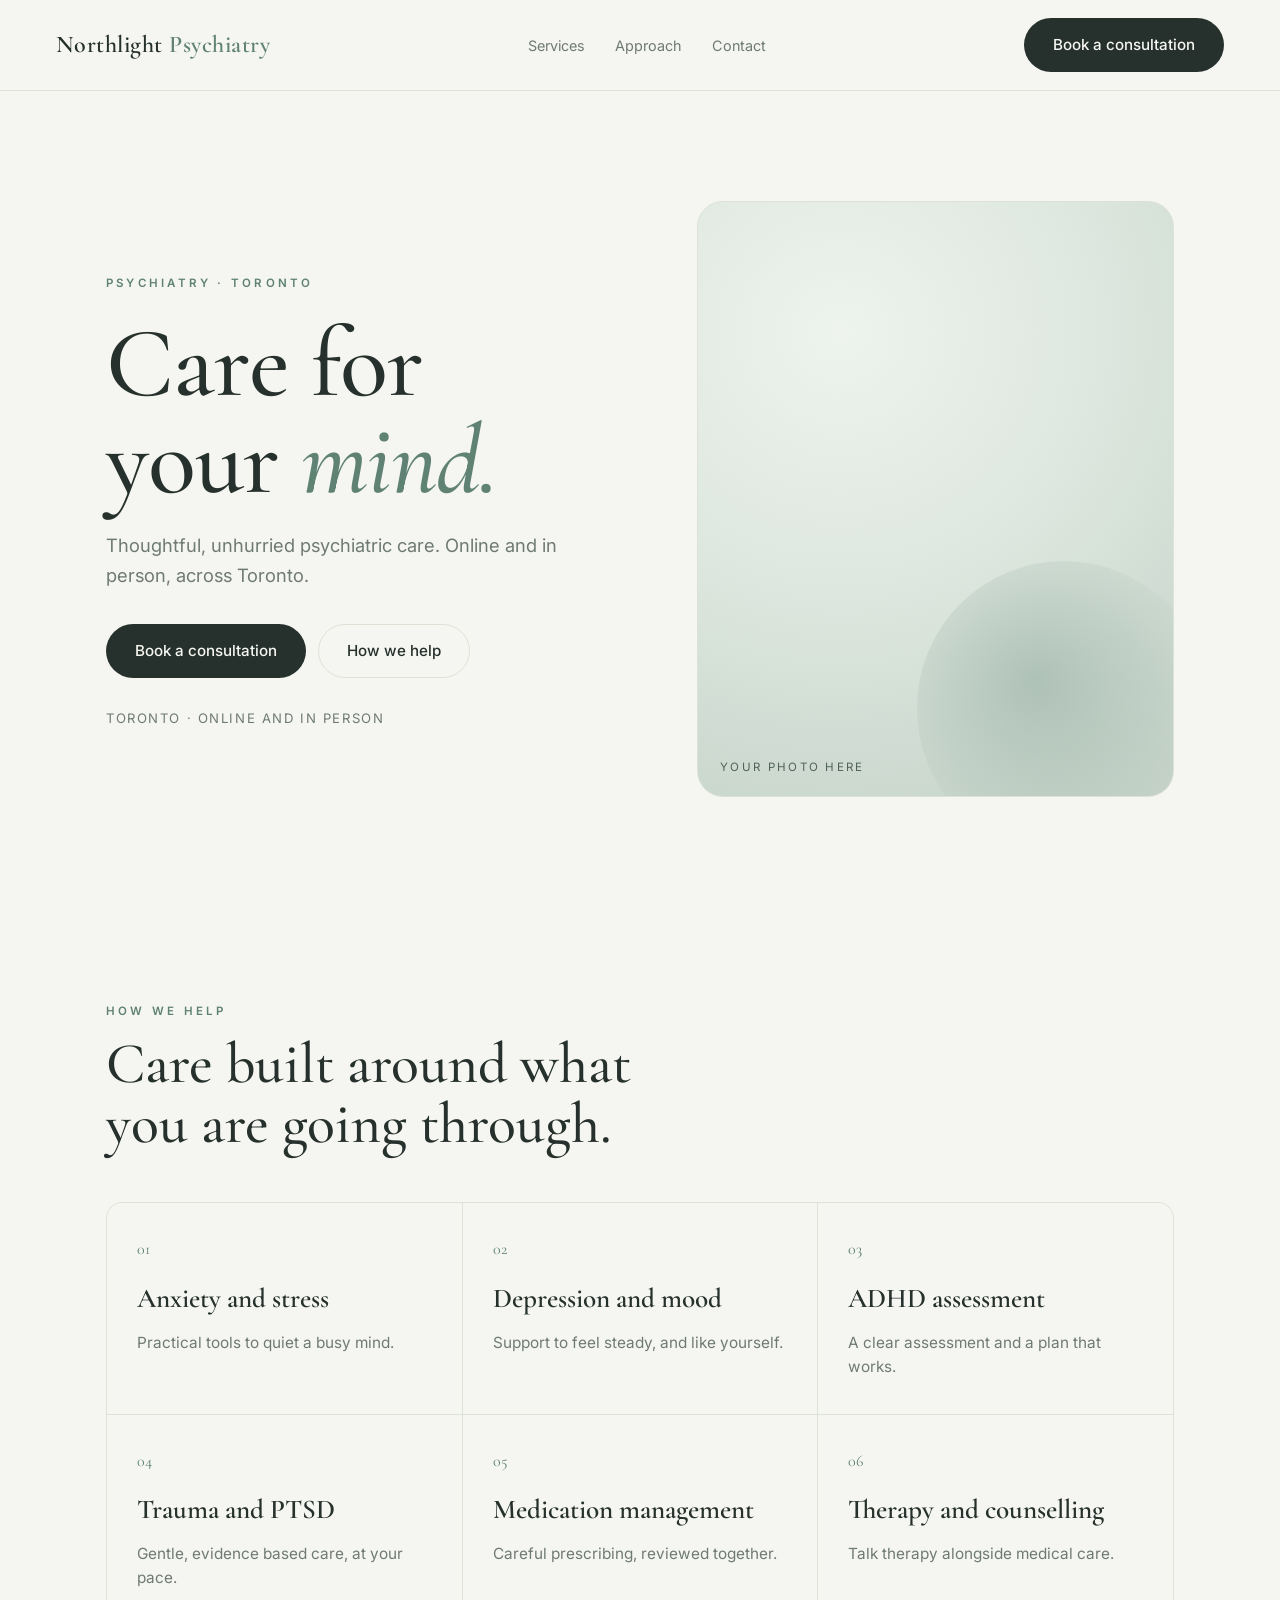
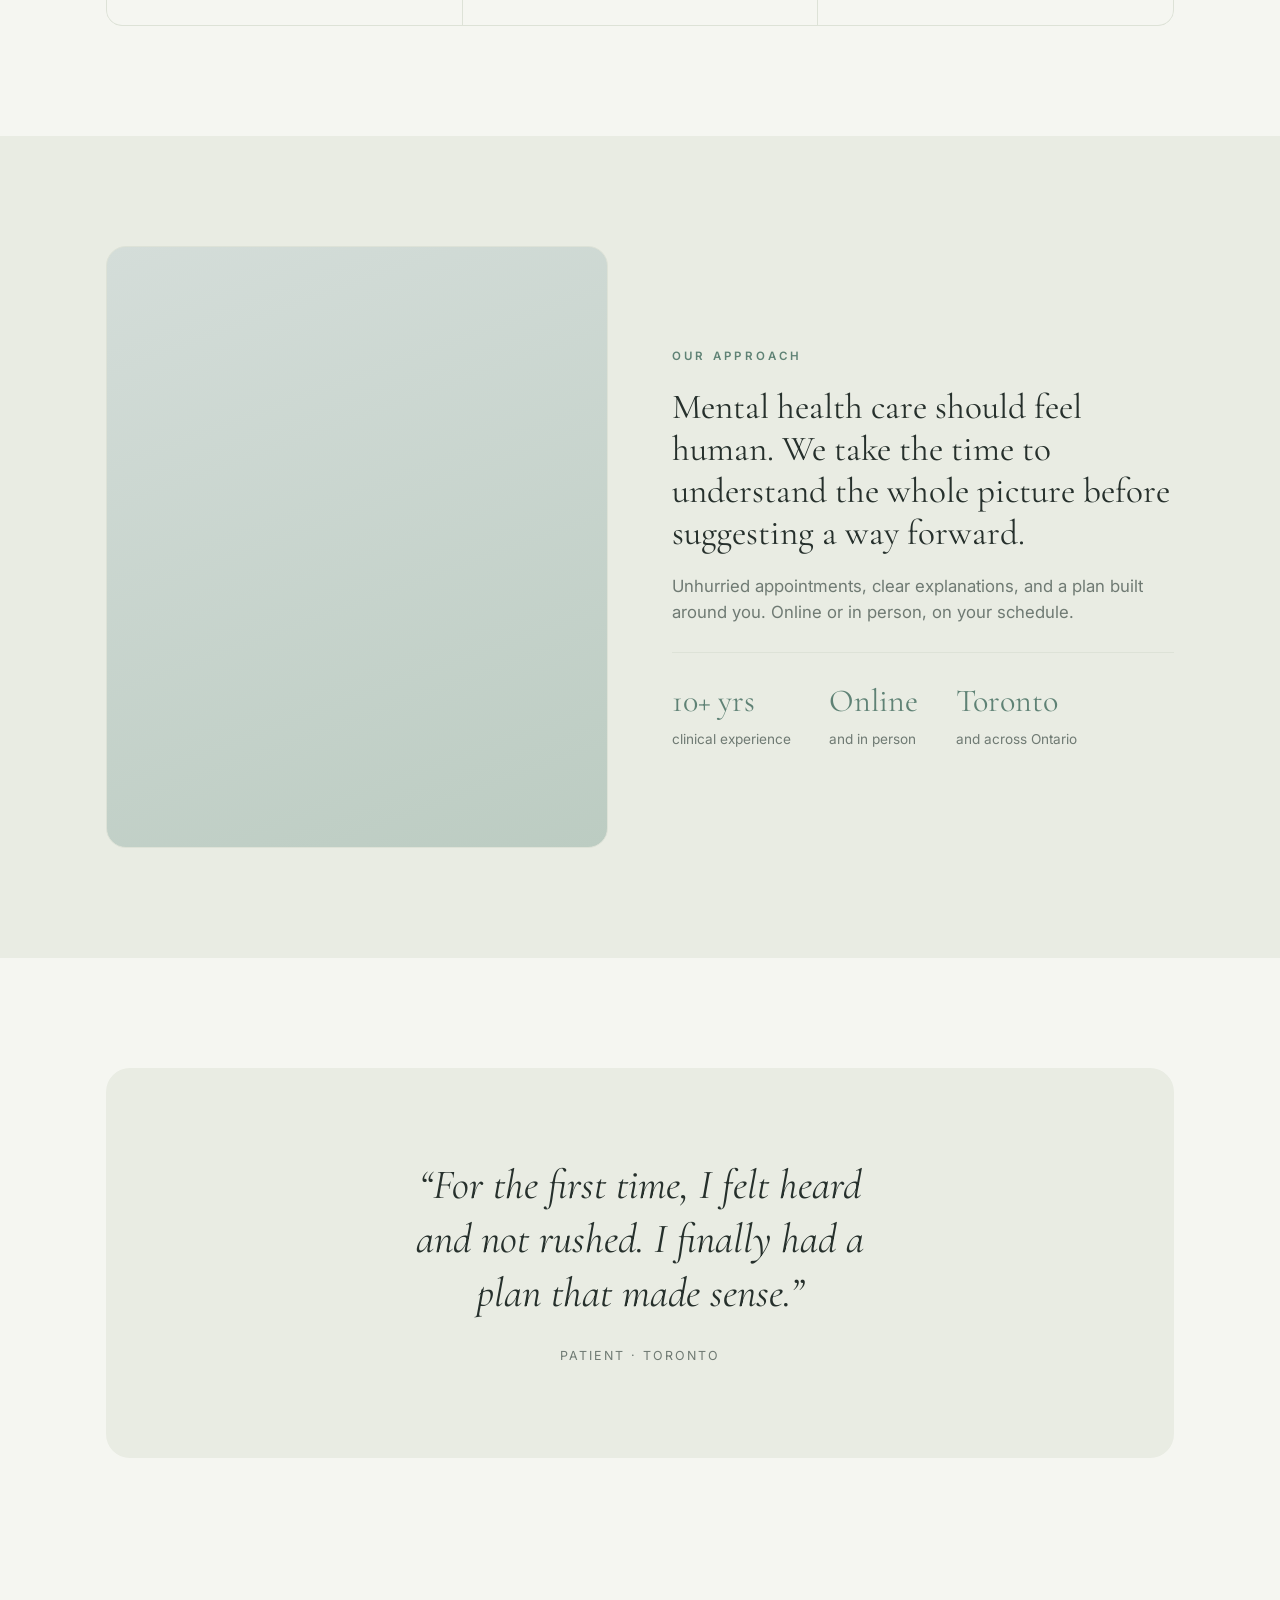
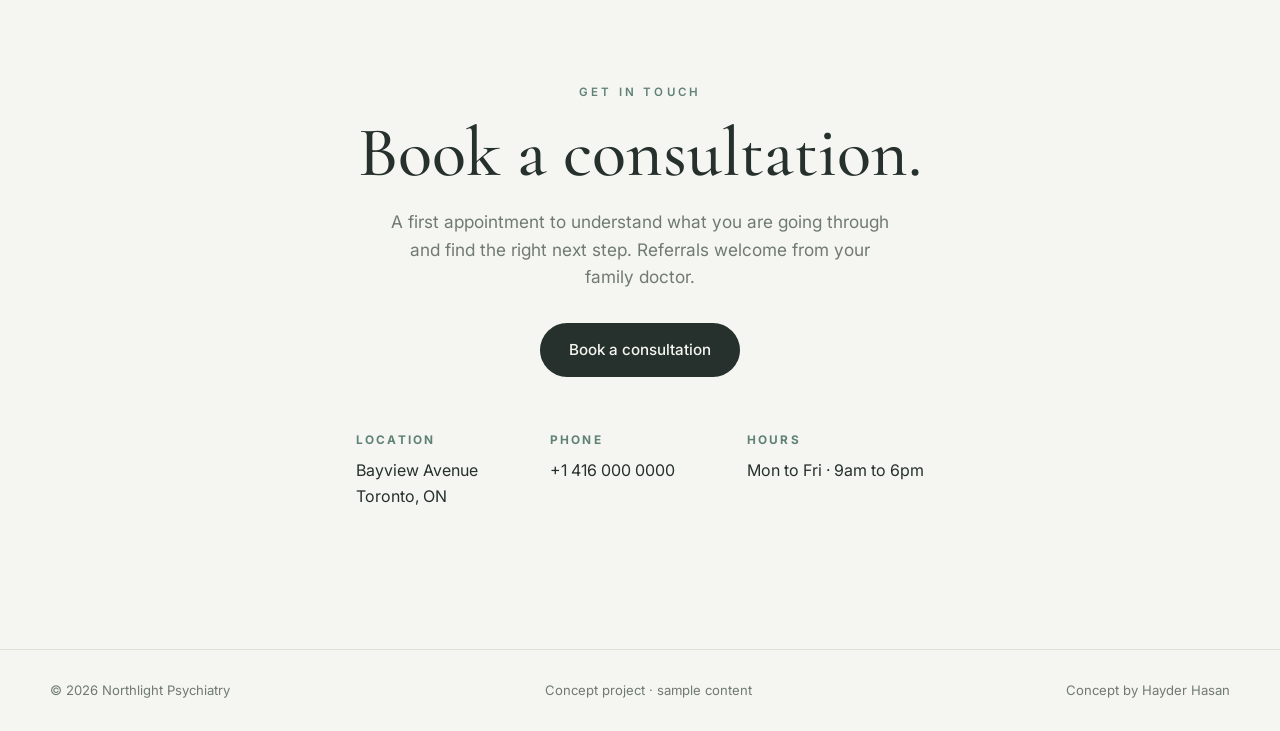
==== work/psychiatry/index.html @ 8bdfe70f "Portfolio: dark editorial site with featured psychiatry concept Static no-build portfolio (HTML/CSS/" ====
<!DOCTYPE html>
<html lang="en">
<head>
  <meta charset="UTF-8" />
  <meta name="viewport" content="width=device-width, initial-scale=1.0" />
  <title>Northlight Psychiatry · Toronto</title>
  <meta name="description" content="Northlight Psychiatry. Thoughtful, unhurried psychiatric care, online and in person across Toronto. Concept site by Hayder Hasan." />
  <link rel="icon" href="data:image/svg+xml,<svg xmlns='http://www.w3.org/2000/svg' viewBox='0 0 100 100'><rect width='100' height='100' fill='%23f4f5f1'/><text x='50' y='70' font-size='56' font-family='Georgia,serif' fill='%236f8c7f' text-anchor='middle'>N</text></svg>" />
  <link rel="preconnect" href="https://fonts.googleapis.com" />
  <link rel="preconnect" href="https://fonts.gstatic.com" crossorigin />
  <link href="https://fonts.googleapis.com/css2?family=Cormorant+Garamond:wght@400;500;600;700&family=Inter:wght@400;500;600&display=swap" rel="stylesheet" />
  <style>
    :root{
      --paper:#f5f6f1; --ivory:#e9ece3; --ink:#26302c; --muted:#6f7a73;
      --line:#dde2d7; --calm:#dde7df; --sky:#d4ddd9; --accent:#5f8275;
      --ease:cubic-bezier(.22,1,.36,1);
    }
    *{margin:0;padding:0;box-sizing:border-box;min-width:0}
    html{scroll-behavior:smooth;-webkit-font-smoothing:antialiased;overflow-x:hidden;-webkit-text-size-adjust:100%;text-size-adjust:100%;-webkit-tap-highlight-color:transparent}
    body{background:var(--paper);color:var(--ink);font-family:"Inter",system-ui,sans-serif;line-height:1.6;overflow-x:hidden}
    a{color:inherit;text-decoration:none}
    ::selection{background:var(--accent);color:#fff}
    .wrap{max-width:1180px;margin:0 auto;padding:0 clamp(20px,5vw,56px)}
    .label{font-size:.72rem;letter-spacing:.28em;text-transform:uppercase;color:var(--accent);font-weight:600}
    .serif{font-family:"Cormorant Garamond",Georgia,serif}
    .btn{display:inline-flex;align-items:center;gap:8px;padding:14px 28px;border-radius:100px;font-weight:500;font-size:.95rem;transition:transform .35s var(--ease),background .3s,color .3s,border-color .3s;border:1px solid transparent}
    .btn--solid{background:var(--ink);color:var(--paper)}
    .btn--solid:hover{background:var(--accent)}
    .btn--ghost{border-color:var(--line);color:var(--ink)}
    .btn--ghost:hover{border-color:var(--accent);color:var(--accent)}

    /* nav */
    .nav{position:sticky;top:0;z-index:50;background:rgba(245,246,241,.84);-webkit-backdrop-filter:blur(10px);backdrop-filter:blur(10px);border-bottom:1px solid var(--line)}
    .nav__in{display:flex;align-items:center;justify-content:space-between;gap:14px;padding:18px clamp(20px,5vw,56px)}
    .brand{font-family:"Cormorant Garamond",serif;font-size:1.5rem;font-weight:600;letter-spacing:.02em;min-width:0;white-space:nowrap;overflow:hidden;text-overflow:ellipsis}
    .brand b{color:var(--accent);font-weight:600}
    .nav__links{display:flex;gap:30px;font-size:.9rem;color:var(--muted)}
    .nav__links a{transition:color .25s}
    .nav__links a:hover{color:var(--ink)}
    .nav__cta{display:inline-flex;flex:0 0 auto;white-space:nowrap}
    @media(max-width:780px){.nav__links{display:none}}
    @media(max-width:430px){.nav__in{padding:14px 18px}.brand{font-size:1.25rem}.nav__cta{padding:10px 16px;font-size:.85rem}}

    /* hero */
    .hero{padding:clamp(60px,9vw,110px) 0 clamp(50px,7vw,90px)}
    .hero__grid{display:grid;grid-template-columns:1.05fr .95fr;gap:clamp(28px,5vw,72px);align-items:center}
    .hero__title{font-size:clamp(3rem,8vw,6.2rem);line-height:.98;font-weight:500;letter-spacing:-.01em;margin:20px 0 22px}
    .hero__title em{font-style:italic;color:var(--accent)}
    .hero__sub{font-size:1.15rem;color:var(--muted);max-width:42ch;margin-bottom:34px}
    .hero__actions{display:flex;flex-wrap:wrap;gap:12px}
    .hero__meta{margin-top:30px;font-size:.82rem;letter-spacing:.12em;text-transform:uppercase;color:var(--muted)}
    .hero__art{position:relative;aspect-ratio:4/5;border-radius:26px;background:
        radial-gradient(120% 95% at 30% 22%, #eef3ee 0%, var(--calm) 46%, #c4d2c8 100%);
        overflow:hidden;border:1px solid var(--line)}
    .hero__art::after{content:"";position:absolute;width:62%;aspect-ratio:1;right:-8%;bottom:-10%;border-radius:50%;
        background:radial-gradient(circle at 40% 40%, rgba(95,130,117,.30), transparent 70%)}
    .hero__art span{position:absolute;left:22px;bottom:20px;z-index:1;font-size:.72rem;letter-spacing:.2em;text-transform:uppercase;color:#4f6258}
    @media(max-width:820px){.hero__grid{grid-template-columns:1fr}.hero__art{aspect-ratio:16/12;border-radius:20px;order:-1}}

    /* sections */
    section{scroll-margin-top:80px}
    .sec{padding:clamp(60px,9vw,110px) 0}
    .sec__head{max-width:60ch;margin-bottom:48px}
    .sec__head h2{font-size:clamp(2.2rem,5vw,3.6rem);font-weight:500;line-height:1.04;margin-top:12px}

    /* services */
    .grid{display:grid;grid-template-columns:repeat(3,1fr);gap:1px;background:var(--line);border:1px solid var(--line);border-radius:16px;overflow:hidden}
    .card{background:var(--paper);padding:34px 30px;transition:background .35s var(--ease)}
    .card:hover{background:var(--ivory)}
    .card__n{font-family:"Cormorant Garamond",serif;font-size:1rem;color:var(--accent)}
    .card h3{font-family:"Cormorant Garamond",serif;font-size:1.7rem;font-weight:600;margin:14px 0 10px}
    .card p{color:var(--muted);font-size:.96rem}
    @media(max-width:860px){.grid{grid-template-columns:repeat(2,1fr)}}
    @media(max-width:540px){.grid{grid-template-columns:1fr}}

    /* approach */
    .appro{display:grid;grid-template-columns:1fr 1fr;gap:clamp(28px,5vw,72px);align-items:center}
    .appro__art{aspect-ratio:5/6;border-radius:20px;background:linear-gradient(160deg,var(--sky),#bcccc2);border:1px solid var(--line)}
    .appro p{color:var(--muted);font-size:1.05rem;margin-top:18px}
    .appro .lead{font-family:"Cormorant Garamond",serif;font-size:clamp(1.6rem,3vw,2.2rem);color:var(--ink);line-height:1.2}
    .trust{margin-top:26px;padding-top:22px;border-top:1px solid var(--line);display:flex;gap:38px;flex-wrap:wrap}
    .trust div span{display:block;font-family:"Cormorant Garamond",serif;font-size:2rem;color:var(--accent)}
    .trust div small{color:var(--muted);font-size:.85rem}
    @media(max-width:780px){.appro{grid-template-columns:1fr}.appro__art{aspect-ratio:16/11;order:-1}}

    /* quote */
    .quote{background:var(--ivory);border-radius:24px;text-align:center;padding:clamp(50px,8vw,90px) clamp(24px,6vw,80px)}
    .quote p{font-family:"Cormorant Garamond",serif;font-style:italic;font-size:clamp(1.6rem,3.6vw,2.6rem);line-height:1.3;max-width:26ch;margin:0 auto 22px}
    .quote small{letter-spacing:.16em;text-transform:uppercase;font-size:.78rem;color:var(--muted)}

    /* booking */
    .book{text-align:center}
    .book h2{font-size:clamp(2.4rem,6vw,4.4rem);font-weight:500;line-height:1;margin:14px 0 20px}
    .book__sub{color:var(--muted);max-width:46ch;margin:0 auto 32px;font-size:1.08rem}
    .info{display:flex;justify-content:center;gap:clamp(24px,6vw,72px);flex-wrap:wrap;margin-top:54px}
    .info div{text-align:left}
    .info h4{font-size:.74rem;letter-spacing:.18em;text-transform:uppercase;color:var(--accent);margin-bottom:8px}
    .info p{color:var(--ink)}

    /* footer */
    footer{border-top:1px solid var(--line);margin-top:30px}
    .foot{display:flex;flex-wrap:wrap;gap:14px;justify-content:space-between;align-items:center;padding:30px 0;font-size:.82rem;color:var(--muted)}

    /* reveal */
    .rv{opacity:0;transform:translateY(22px);transition:opacity .9s var(--ease),transform .9s var(--ease)}
    .rv.in{opacity:1;transform:none}
    @media(prefers-reduced-motion:reduce){*{animation:none!important;transition:none!important}.rv{opacity:1;transform:none}}
  </style>
</head>
<body>
  <header class="nav">
    <div class="nav__in">
      <a href="#" class="brand">Northlight <b>Psychiatry</b></a>
      <nav class="nav__links">
        <a href="#services">Services</a>
        <a href="#approach">Approach</a>
        <a href="#contact">Contact</a>
      </nav>
      <a href="#contact" class="btn btn--solid nav__cta">Book a consultation</a>
    </div>
  </header>

  <!-- HERO -->
  <section class="hero">
    <div class="wrap hero__grid">
      <div class="rv">
        <span class="label">Psychiatry · Toronto</span>
        <h1 class="hero__title serif">Care for<br />your <em>mind.</em></h1>
        <p class="hero__sub">Thoughtful, unhurried psychiatric care. Online and in person, across Toronto.</p>
        <div class="hero__actions">
          <a href="#contact" class="btn btn--solid">Book a consultation</a>
          <a href="#services" class="btn btn--ghost">How we help</a>
        </div>
        <p class="hero__meta">Toronto · online and in person</p>
      </div>
      <div class="hero__art rv" aria-hidden="true"><span>Your photo here</span></div>
    </div>
  </section>

  <!-- SERVICES -->
  <section class="sec" id="services">
    <div class="wrap">
      <div class="sec__head rv">
        <span class="label">How we help</span>
        <h2 class="serif">Care built around what you are going through.</h2>
      </div>
      <div class="grid rv">
        <div class="card"><div class="card__n">01</div><h3>Anxiety and stress</h3><p>Practical tools to quiet a busy mind.</p></div>
        <div class="card"><div class="card__n">02</div><h3>Depression and mood</h3><p>Support to feel steady, and like yourself.</p></div>
        <div class="card"><div class="card__n">03</div><h3>ADHD assessment</h3><p>A clear assessment and a plan that works.</p></div>
        <div class="card"><div class="card__n">04</div><h3>Trauma and PTSD</h3><p>Gentle, evidence based care, at your pace.</p></div>
        <div class="card"><div class="card__n">05</div><h3>Medication management</h3><p>Careful prescribing, reviewed together.</p></div>
        <div class="card"><div class="card__n">06</div><h3>Therapy and counselling</h3><p>Talk therapy alongside medical care.</p></div>
      </div>
    </div>
  </section>

  <!-- APPROACH -->
  <section class="sec" id="approach" style="background:var(--ivory)">
    <div class="wrap appro">
      <div class="appro__art rv" aria-hidden="true"></div>
      <div class="rv">
        <span class="label">Our approach</span>
        <p class="lead">Mental health care should feel human. We take the time to understand the whole picture before suggesting a way forward.</p>
        <p>Unhurried appointments, clear explanations, and a plan built around you. Online or in person, on your schedule.</p>
        <div class="trust">
          <div><span>10+ yrs</span><small>clinical experience</small></div>
          <div><span>Online</span><small>and in person</small></div>
          <div><span>Toronto</span><small>and across Ontario</small></div>
        </div>
      </div>
    </div>
  </section>

  <!-- TESTIMONIAL -->
  <section class="sec">
    <div class="wrap">
      <div class="quote rv">
        <p class="serif">“For the first time, I felt heard and not rushed. I finally had a plan that made sense.”</p>
        <small>Patient · Toronto</small>
      </div>
    </div>
  </section>

  <!-- CONTACT / BOOKING -->
  <section class="sec book" id="contact">
    <div class="wrap">
      <span class="label rv">Get in touch</span>
      <h2 class="serif rv">Book a consultation.</h2>
      <p class="book__sub rv">A first appointment to understand what you are going through and find the right next step. Referrals welcome from your family doctor.</p>
      <div class="rv"><a href="#" class="btn btn--solid">Book a consultation</a></div>
      <div class="info rv">
        <div><h4>Location</h4><p>Bayview Avenue<br />Toronto, ON</p></div>
        <div><h4>Phone</h4><p>+1 416 000 0000</p></div>
        <div><h4>Hours</h4><p>Mon to Fri · 9am to 6pm</p></div>
      </div>
    </div>
  </section>

  <footer>
    <div class="wrap foot">
      <span>© <span id="y">2026</span> Northlight Psychiatry</span>
      <span>Concept project · sample content</span>
      <span>Concept by Hayder Hasan</span>
    </div>
  </footer>

  <script>
    document.getElementById("y").textContent=new Date().getFullYear();
    var rm=matchMedia("(prefers-reduced-motion: reduce)").matches;
    var els=document.querySelectorAll(".rv");
    if("IntersectionObserver"in window&&!rm){
      var io=new IntersectionObserver(function(es){es.forEach(function(e){if(e.isIntersecting){e.target.classList.add("in");io.unobserve(e.target)}})},{threshold:.12,rootMargin:"0px 0px -6% 0px"});
      els.forEach(function(e){io.observe(e)});
    } else { els.forEach(function(e){e.classList.add("in")}); }
  </script>
</body>
</html>
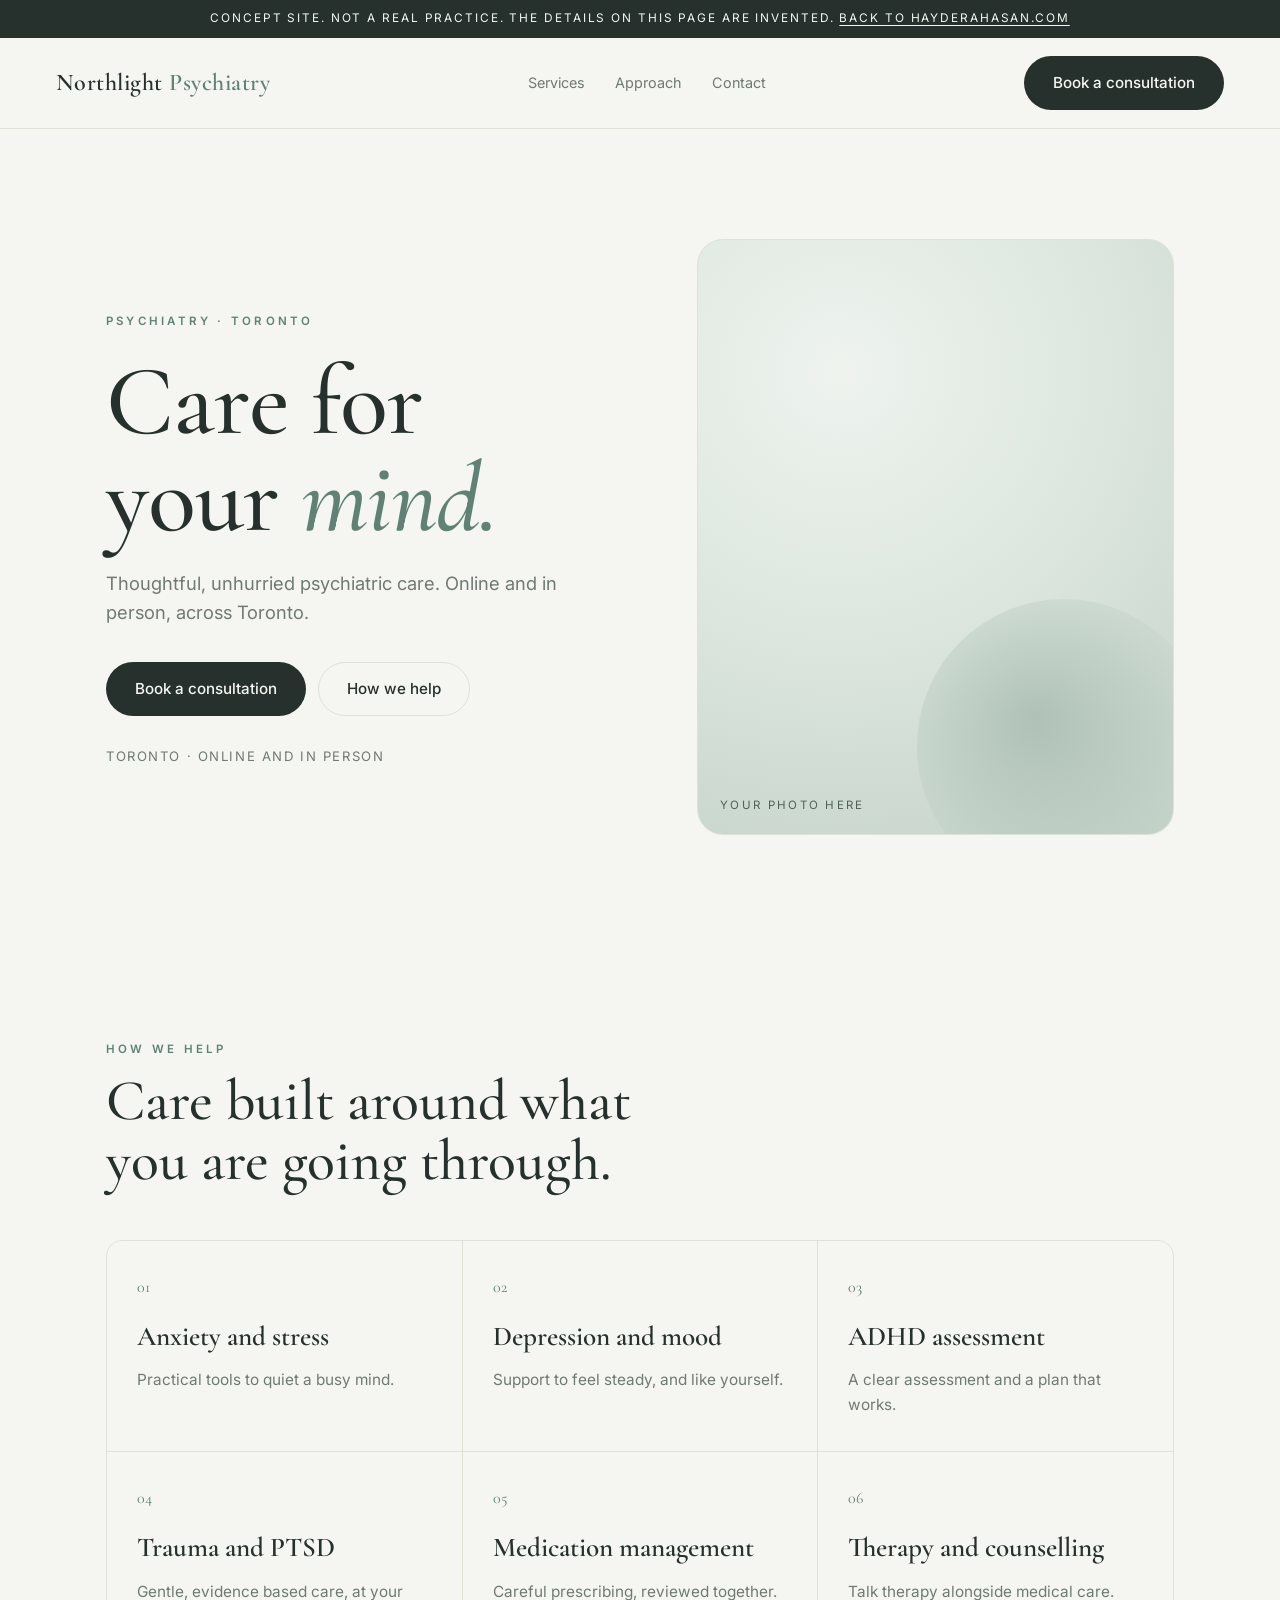
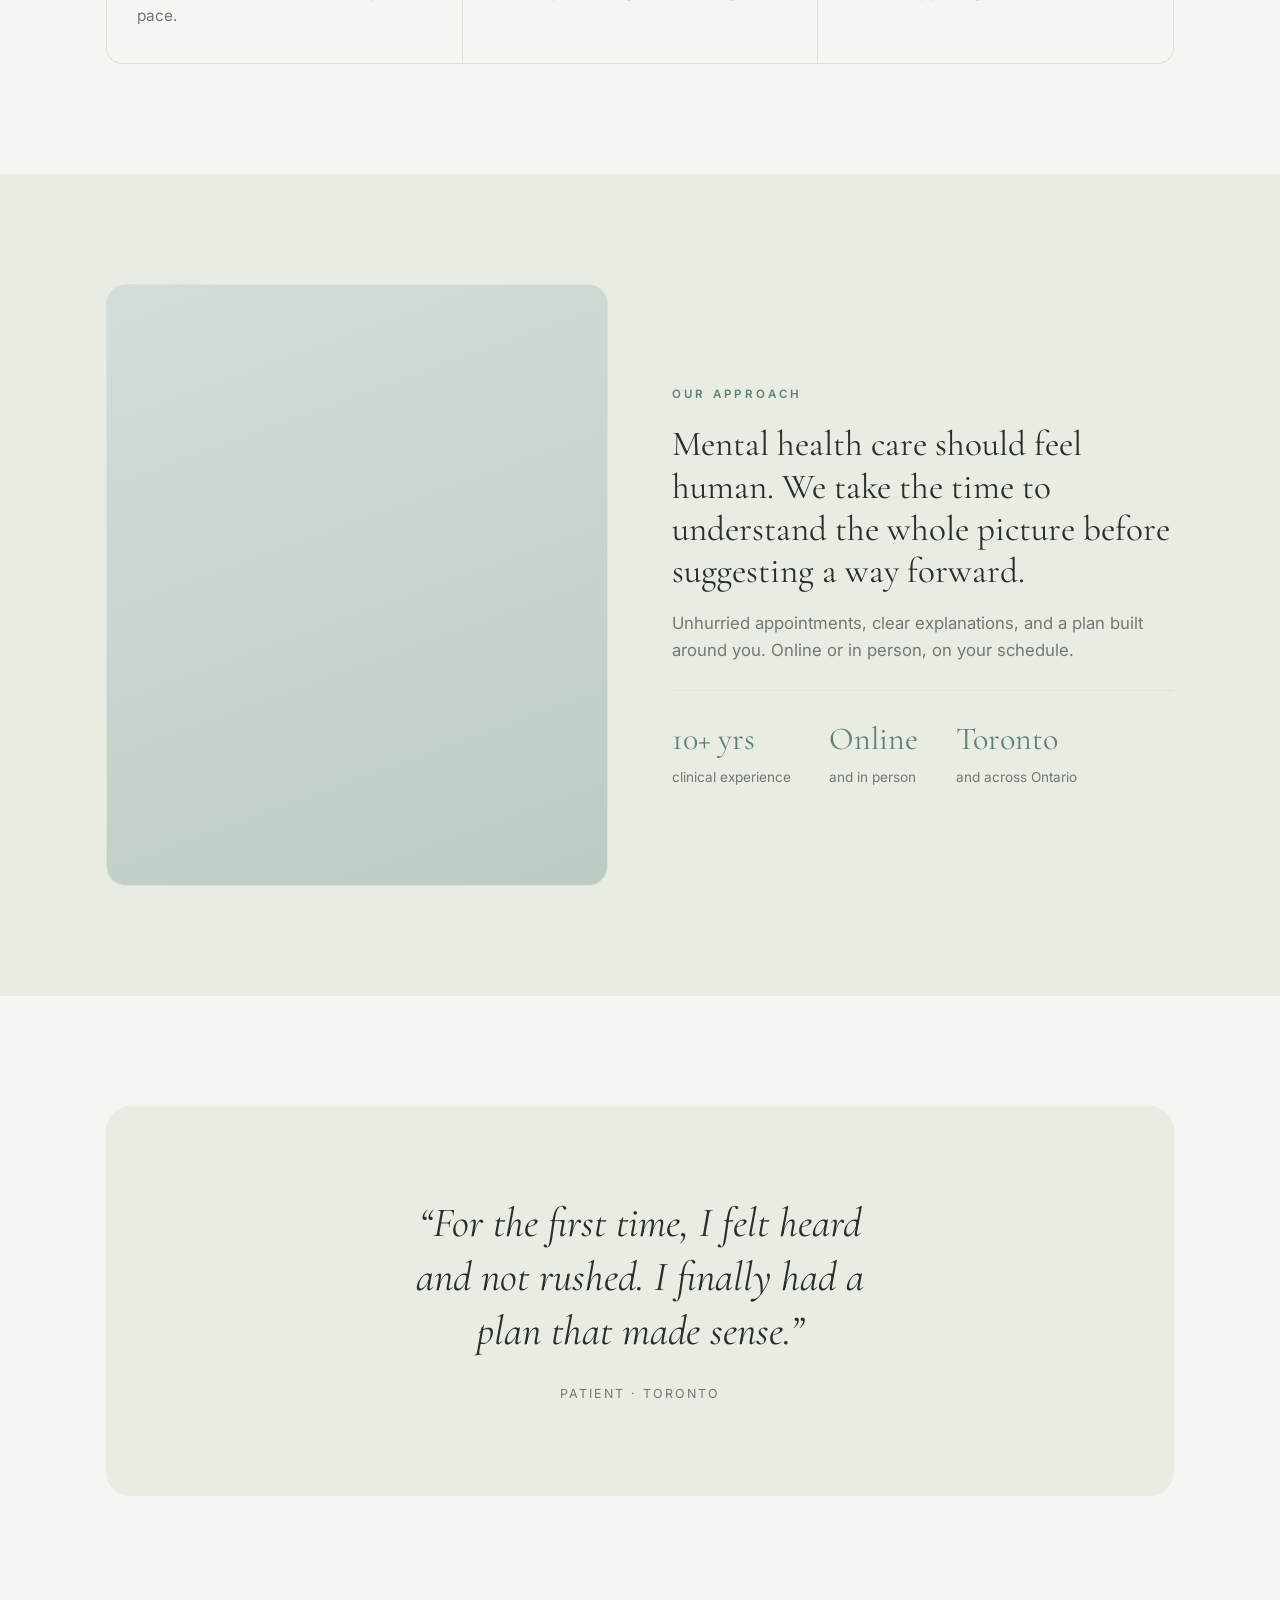
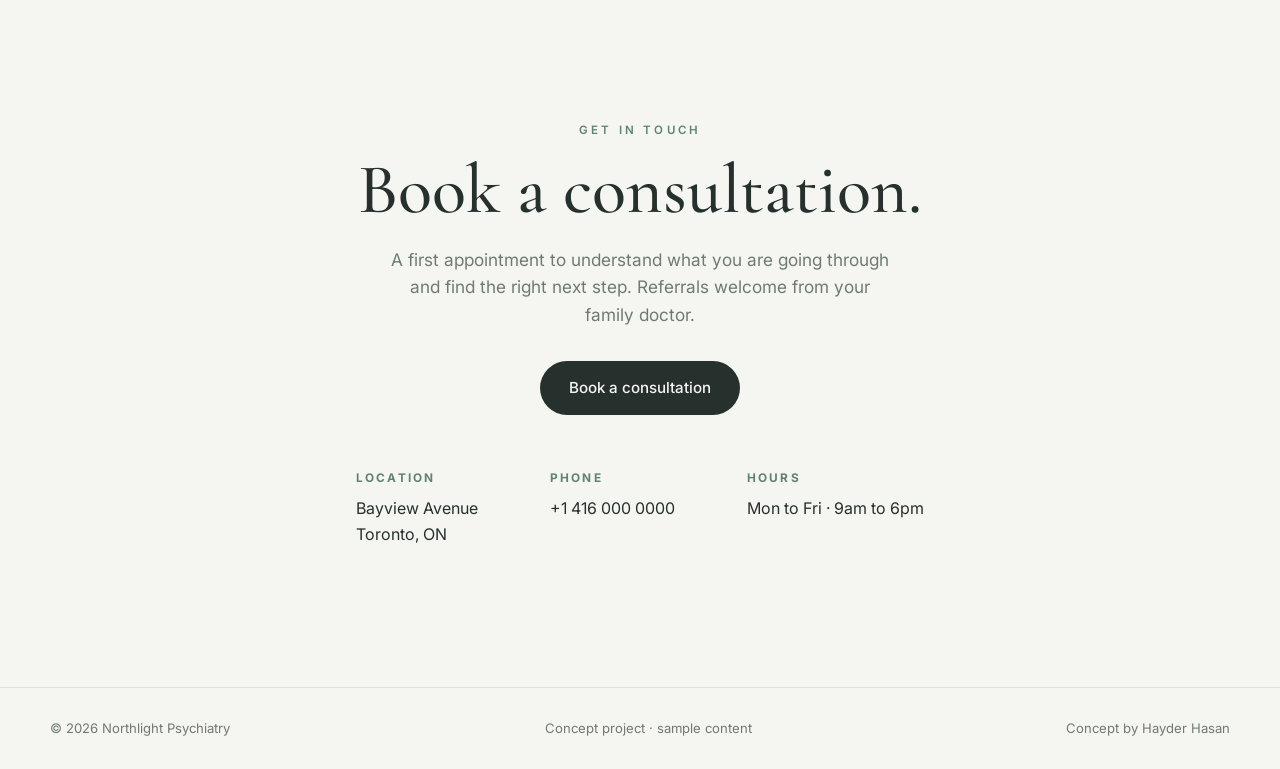
==== commit 00aa5871: "Reposition the site around operations and internal tools The CV now links here, so the page had to s" ====
--- a/work/psychiatry/index.html
+++ b/work/psychiatry/index.html
@@ -30,6 +30,12 @@
     .btn--ghost:hover{border-color:var(--accent);color:var(--accent)}
 
     /* nav */
+    /* concept banner, so the label travels with the page */
+    .conceptbar{background:var(--ink);color:var(--paper);
+      font-size:.74rem;letter-spacing:.16em;text-transform:uppercase;text-align:center;
+      padding:10px 16px;line-height:1.5}
+    .conceptbar a{color:var(--paper);text-decoration:underline;text-underline-offset:3px}
+    @media(max-width:520px){.conceptbar{font-size:.66rem;letter-spacing:.1em}}
     .nav{position:sticky;top:0;z-index:50;background:rgba(245,246,241,.84);-webkit-backdrop-filter:blur(10px);backdrop-filter:blur(10px);border-bottom:1px solid var(--line)}
     .nav__in{display:flex;align-items:center;justify-content:space-between;gap:14px;padding:18px clamp(20px,5vw,56px)}
     .brand{font-family:"Cormorant Garamond",serif;font-size:1.5rem;font-weight:600;letter-spacing:.02em;min-width:0;white-space:nowrap;overflow:hidden;text-overflow:ellipsis}
@@ -108,6 +114,8 @@
   </style>
 </head>
 <body>
+  <p class="conceptbar">Concept site. Not a real practice. The details on this page are invented. <a href="../../index.html">Back to hayderahasan.com</a></p>
+
   <header class="nav">
     <div class="nav__in">
       <a href="#" class="brand">Northlight <b>Psychiatry</b></a>
